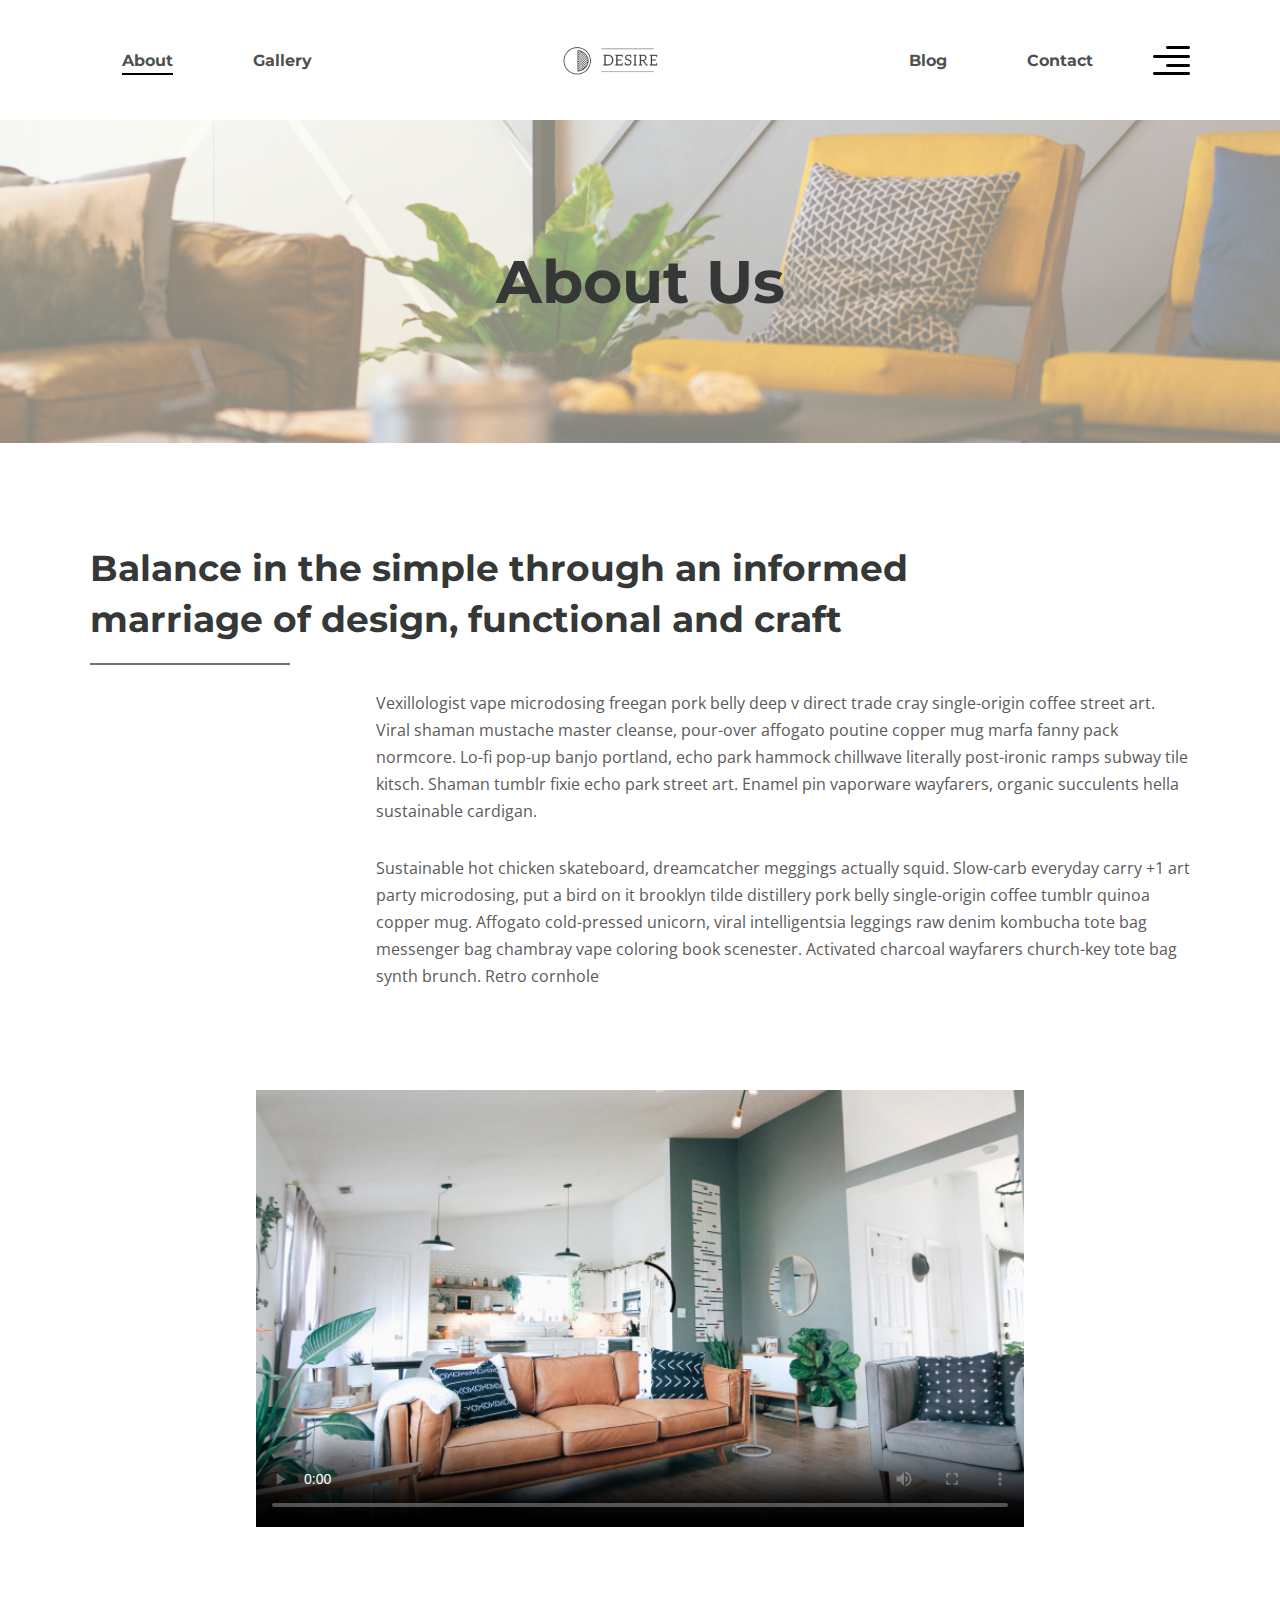
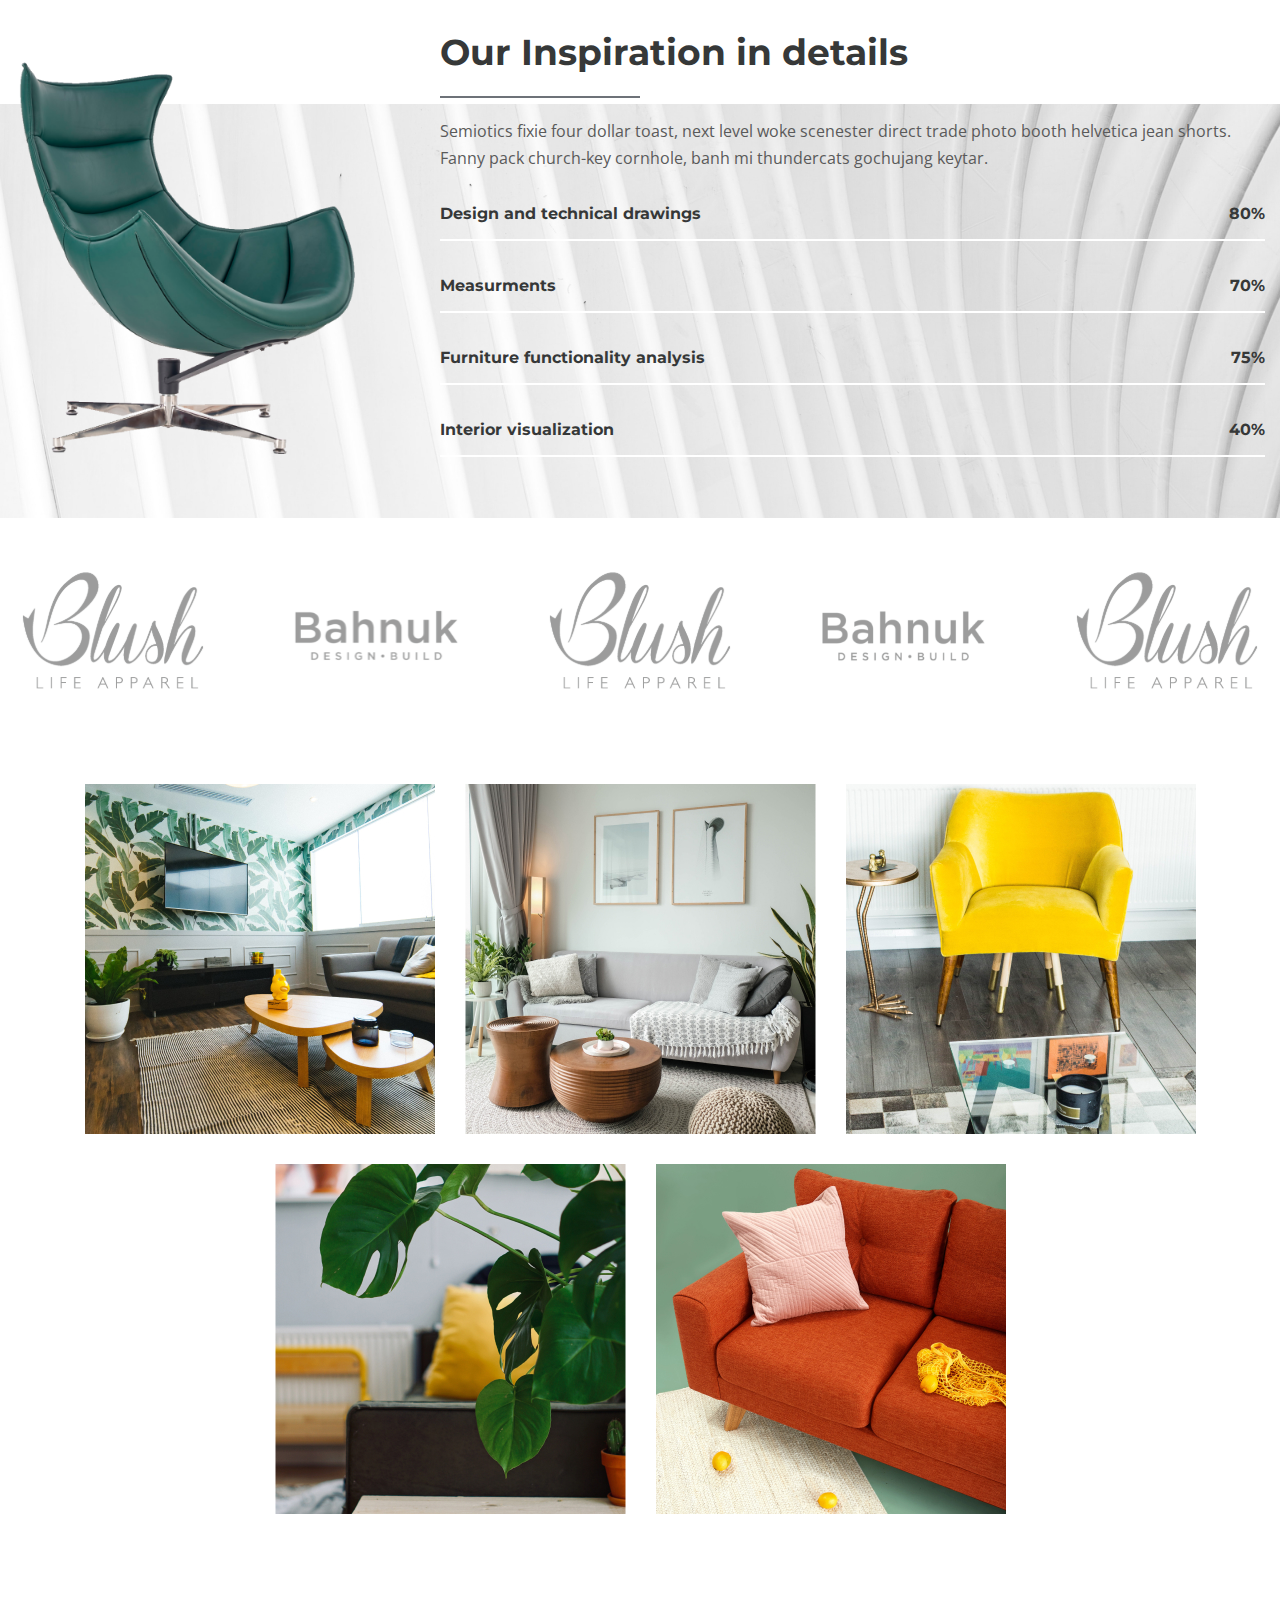
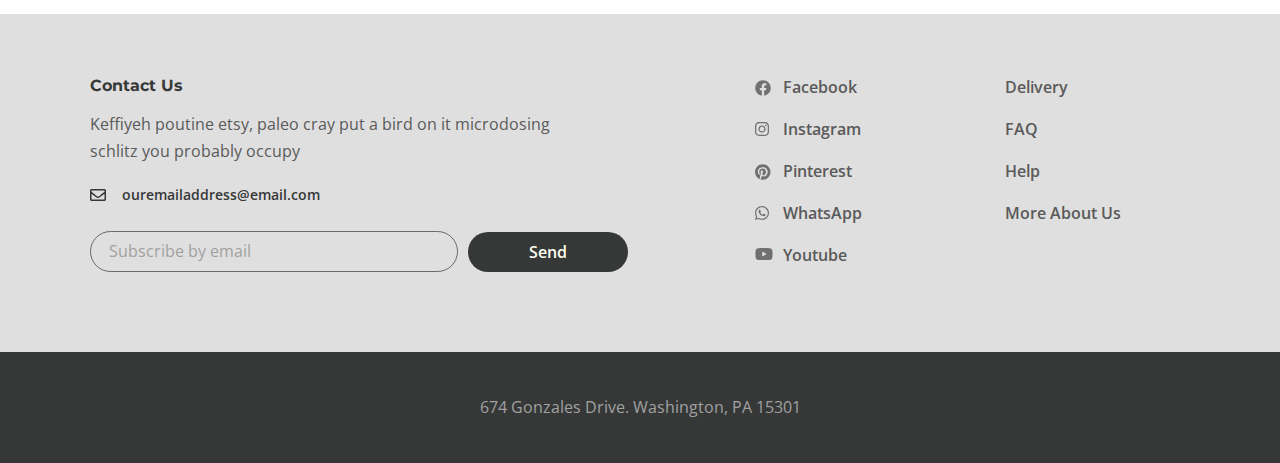
==== about.html @ af87c01a "first commit" ====
<!DOCTYPE html>
<html lang="en">

<head>
  <meta charset="UTF-8">
  <meta name="viewport" content="width=device-width, initial-scale=1.0">
  <title>Desire</title>
  <link href="https://fonts.googleapis.com/css?family=Open+Sans:300,regular,600,700display=swap" rel="stylesheet" />
  <link href="https://fonts.googleapis.com/css?family=Montserrat:700display=swap" rel="stylesheet" />
  <link rel="stylesheet" type="text/css" href="slick/slick.css" />
  <link rel="stylesheet" href="scss/main.css">

</head>

<body>
  <div class="wrapper">
    <header class="header">
      <div class="container">
        <div class="header__inner">
          <nav class="menu">
            <ul class="menu__list">
              <li class="menu__list__item">
                <a href="#" class="menu__link__active">About</a>
              </li>
              <li class="menu__list__item">
                <a href="gallery.html" class="menu__list__link">Gallery</a>
              </li>
            </ul>
          </nav>
          <a class="header__logo" href="index.html"><img src="images/header/logo.png" alt="logo"></a>
          <nav class="menu">
            <ul class="menu__list">
              <li class="menu__list__item">
                <a href="blog.html" class="menu__list__link">Blog</a>
              </li>
              <li class="menu__list__item">
                <a href="contacts.html" class="menu__list__link">Contact</a>
              </li>
            </ul>
          </nav>
          <button class="header__btn">
            <img class="header__btn__img" src="images/header/icon_menu.svg" alt="button__icon">
          </button>
          <div class="rightside hidden">
            <div class="rightside__content">
              <button class="rightside__content__btn">
                <img src="images/header/Path.svg" alt="icon__btn">
              </button>
              <a href="#" class="rightside__content__logo"><img src="images/header/logo__rightside.svg"
                  alt="logo__rightside"></a>
              <h3 class="rightside__content__title">Furniture for life</h3>
              <p class="rightside__content__subtitle">Sustainable hot chicken skateboard, dreamcatcher meggings actually
                squid.
                Slow-carb everyday carry +1 art party microdosing, put a bird on it brooklyn
              </p>
              <img class="rightside__img" src="images/header/rightside__img.jpg" alt="">
            </div>
          </div>
          <button class="header__mobile__btn">
            <div class="menu-icon"></div>
          </button>
          <div class="sidebar__mobile hidden">
            <ul class="menu__list">
              <li class="menu__list__item">
                <a href="about.html" class="menu__list__link">About</a>
              </li>
              <li class="menu__list__item">
                <a href="gallery.html" class="menu__list__link">Gallery</a>
              </li>
              <li class="menu__list__item">
                <a href="blog.html" class="menu__list__link">Blog</a>
              </li>
              <li class="menu__list__item">
                <a href="contacts.html" class="menu__list__link">Contact</a>
              </li>
            </ul>
          </div>
        </div>
      </div>
    </header>

    <main class="main about__main">
      <div class="about__head">
        <img class="about__head__img" src="images/about/about__bg.jpg" alt="">
        <h2 class="about__head__title">
          About Us
        </h2>
      </div>

      <section class="about__content">
        <div class="container">
          <div class="about__content__inner">
            <h3 class="about__content__title  title__bem line">Balance in the simple through an informed marriage of
              design,
              functional and craft</h3>
            <p class="about__content__text">Vexillologist vape microdosing freegan pork belly deep v direct trade cray
              single-origin coffee street art. Viral shaman mustache master cleanse, pour-over affogato poutine copper
              mug marfa fanny pack normcore. Lo-fi pop-up banjo portland, echo park hammock chillwave literally
              post-ironic ramps subway tile kitsch. Shaman tumblr fixie echo park street art. Enamel pin vaporware
              wayfarers, organic succulents hella sustainable cardigan.
            </p>

            <p class="about__content__text">Sustainable hot chicken skateboard, dreamcatcher meggings actually squid.
              Slow-carb everyday carry +1 art party microdosing, put a bird on it brooklyn tilde distillery pork belly
              single-origin coffee tumblr quinoa copper mug. Affogato cold-pressed unicorn, viral intelligentsia
              leggings raw denim kombucha tote bag messenger bag chambray vape coloring book scenester. Activated
              charcoal wayfarers church-key tote bag synth brunch. Retro cornhole
            </p>

          </div>
        </div>
      </section>

      <div class="about__video">
        <video class="about__video__mp4" controls poster="images/blog/blog__video__img.jpg"
          src="images/blog/video01.mp4">
        </video>
      </div>

      <section class="detalis">
        <div class="container__fluid">
          <div class="detalis__inner">
            <div class="detalis__img">
              <img src="images/about/Green_chair.png" alt="chair__img">
            </div>
            <div class="detalis__content">
              <h3 class="detalis__title title__bem line">Our Inspiration in details</h3>
              <p class="detalis__subtitle">Semiotics fixie four dollar toast, next level woke scenester direct trade
                photo booth helvetica jean shorts. Fanny pack church-key cornhole, banh mi thundercats gochujang keytar.
              </p>

              <div class="detalis__percent">
                <div class="detalis__percent__item item__drawings">
                  <h5 class="detalis__percent__title">Design and technical drawings</h5>
                  <span class="detalis__percent__number">80%</span>
                </div>
                <div class="detalis__percent__item item__measurments">
                  <h5 class="detalis__percent__title">Measurments</h5>
                  <span class="detalis__percent__number">70%</span>
                </div>
                <div class="detalis__percent__item item__analysis">
                  <h5 class="detalis__percent__title">Furniture functionality analysis</h5>
                  <span class="detalis__percent__number">75%</span>
                </div>
                <div class="detalis__percent__item item__visualization">
                  <h5 class="detalis__percent__title">Interior visualization</h5>
                  <span class="detalis__percent__number">40%</span>
                </div>
              </div>
            </div>

          </div>
        </div>
      </section>

      <div class="about__logos">
        <div class="container__fluid">
          <img class="about__logos__img" src="images/about/logos1.svg" alt="logos__img">
          <img class="about__logos__img" src="images/about/logos2.svg" alt="logos__img">
          <img class="about__logos__img" src="images/about/logos3.svg" alt="logos__img">
          <img class="about__logos__img" src="images/about/logos4.svg" alt="logos__img">
          <img class="about__logos__img" src="images/about/logos5.svg" alt="logos__img">
        </div>
      </div>

      <div class="about__collection">
        <div class="container__fluid">
          <div class="collection__body">
            <a class="collection__item" href="#">
              <img src="images/about/about__collection__1.jpg" alt="img">
              <div class="collection__content">
                <h5 class="collection__content__title">Truffaut literally trust</h5>
                <h6 class="collection__content__subtitle">Living room furntiture | Chair</h6>
              </div>
            </a>
            <a class="collection__item" href="#">
              <img src="images/about/about__collection__2.jpg" alt="img">
              <div class="collection__content">
                <h5 class="collection__content__title">Truffaut literally trust</h5>
                <h6 class="collection__content__subtitle">Living room furntiture | Chair</h6>
              </div>
            </a>
            <a class="collection__item" href="#">
              <img src="images/about/about__collection__3.jpg" alt="img">
              <div class="collection__content">
                <h5 class="collection__content__title">Truffaut literally trust</h5>
                <h6 class="collection__content__subtitle">Living room furntiture | Chair</h6>
              </div>
            </a>
            <a class="collection__item" href="#">
              <img src="images/about/about__collection__4.jpg" alt="img">
              <div class="collection__content">
                <h5 class="collection__content__title">Truffaut literally trust</h5>
                <h6 class="collection__content__subtitle">Living room furntiture | Chair</h6>
              </div>
            </a>
            <a class="collection__item" href="#">
              <img src="images/about/about__collection__5.jpg" alt="img">
              <div class="collection__content">
                <h5 class="collection__content__title">Truffaut literally trust</h5>
                <h6 class="collection__content__subtitle">Living room furntiture | Chair</h6>
              </div>
            </a>

          </div>
        </div>
      </div>




    </main>

    <footer class="footer">
      <div class="footer__top">
        <div class="container">
          <div class="footer__body">
            <div class="footer__content">
              <h4 class="footer__content__title">Contact Us</h4>
              <p class="footer__content__subtitle">
                Keffiyeh poutine etsy, paleo cray put a bird on it microdosing schlitz you probably occupy
              </p>
              <a class="footer__content__mail" href="mailto:ouremailaddress@email.com">ouremailaddress@email.com</a>
              <form class="footer__content__form">
                <input class="footer__content__form__input" type="email" placeholder="Subscribe by email">
                <button type="submit" class="footer__content__form__btn">Send</button>
              </form>
            </div>

            <ul class="footer__social">
              <li class="footer__social__item">
                <a class="footer__social__link footer__social__link--Facebook" href="#">Facebook</a>
              </li>
              <li class="footer__social__item">
                <a class="footer__social__link footer__social__link--Instagram" href="#">Instagram</a>
              </li>
              <li class="footer__social__item">
                <a class="footer__social__link footer__social__link--Pinterest" href="#">Pinterest</a>
              </li>
              <li class="footer__social__item">
                <a class="footer__social__link footer__social__link--WhatsApp" href="#">WhatsApp</a>
              </li>
              <li class="footer__social__item">
                <a class="footer__social__link footer__social__link--Youtube" href="#">Youtube</a>
              </li>
            </ul>

            <ul class="footer__menu">
              <li class="footer__menu__item">
                <a class="footer__menu__link" href="#">Delivery</a>
              </li>
              <li class="footer__menu__item">
                <a class="footer__menu__link" href="#">FAQ</a>
              </li>
              <li class="footer__menu__item">
                <a class="footer__menu__link" href="#">Help</a>
              </li>
              <li class="footer__menu__item">
                <a class="footer__menu__link" href="#">More About Us</a>
              </li>
            </ul>
          </div>
        </div>
      </div>
      <div class="footer__copy">674 Gonzales Drive. Washington, PA 15301</div>
    </footer>
  </div>



  <script src="https://cdnjs.cloudflare.com/ajax/libs/jquery/3.6.1/jquery.min.js"></script>
  <script src="js/slick.min.js"></script>
  <script src="js/main.js"></script>

</body>

</html>
---- scss/main.css ----
.menu__link__active {
  font-family: 'Montserrat';
  font-weight: 700;
  line-height: 1.37;
  color: rgba(54, 56, 56, 0.9033);
  transition: color 0.2s ease-in;
  position: relative; }
  .menu__link__active::after {
    content: '';
    position: absolute;
    width: 100%;
    height: 2px;
    bottom: -5px;
    left: 0;
    background-color: black; }

.line::after {
  content: '';
  position: absolute;
  width: 200px;
  height: 2px;
  left: 0;
  bottom: -20px;
  background-color: #6D7278; }

.blog__bem--title {
  font-family: 'Montserrat';
  font-weight: 700;
  font-size: 24px;
  line-height: 38px;
  color: #363838;
  margin-bottom: 5px; }

.blog__bem--subtitle {
  font-size: 14px;
  color: #707070;
  margin-bottom: 7px; }

.blog__sidebar__title {
  font-family: 'Montserrat';
  font-weight: 700;
  font-size: 16px;
  line-height: 23px;
  color: #363838;
  margin-bottom: 14px; }

html {
  box-sizing: border-box; }

*,
*::after,
*::before {
  box-sizing: inherit; }

ul[class],
ol[class] {
  padding: 0; }

body,
h1,
h2,
h3,
h4,
h5,
h6,
p,
ul,
ol,
li,
figure,
figcaption,
blockquote,
dl,
dd {
  margin: 0;
  font-size: inherit; }

ul[class] {
  list-style: none; }

img {
  max-width: 100%;
  display: block; }

input,
button,
textarea,
select {
  font: inherit; }

a {
  text-decoration: none;
  color: inherit; }

button {
  border: 0;
  background-color: transparent;
  padding: 0;
  cursor: pointer; }

html,
body {
  height: 100%; }

body {
  font-family: 'Open Sans', sans-serif;
  font-weight: 400;
  font-size: 16px;
  line-height: 27px;
  color: #5A5A5A;
  overflow-x: hidden;
  min-width: 320px; }

.wrapper {
  display: flex;
  flex-direction: column;
  min-height: 100%;
  position: relative; }

.main {
  flex: 1 0 auto; }

.footer {
  flex: 0 0 auto; }

.container {
  max-width: 1130px;
  margin: 0 auto;
  padding: 0 15px; }

.container__fluid {
  max-width: 1920px;
  margin: 0 auto;
  padding: 0px 15px; }

.hidden {
  transform: translateX(150%) !important;
  transition: all 0.3s ease-in;
  display: none; }

.hidden--gallery {
  display: grid !important; }

.title__bem {
  font-family: 'Montserrat';
  font-weight: 700;
  font-size: 36px;
  line-height: 51px;
  text-align: center;
  color: #363838; }

.header__inner {
  display: flex;
  align-items: center;
  padding: 5px 0px 5px 32px;
  height: 120px; }

.menu__list {
  display: flex;
  align-items: center;
  column-gap: 80px; }
.menu__list__link {
  font-family: 'Montserrat';
  font-weight: 700;
  line-height: 1.37;
  color: rgba(54, 56, 56, 0.9033);
  transition: color 0.2s ease-in;
  position: relative; }
  .menu__list__link::after {
    content: '';
    position: absolute;
    width: 0;
    height: 2px;
    bottom: -5px;
    left: 0;
    background-color: black;
    transition: width 0.3s ease-in; }
  .menu__list__link:hover::after {
    width: 100%; }
  .menu__list__link:hover {
    color: black; }

.header__logo {
  margin: 0 auto; }

.header__btn {
  margin-left: 60px; }

.rightside {
  transform: translateX(0);
  position: absolute;
  top: 0;
  right: 0;
  background-color: #FFFFFF;
  padding: 41px 47px;
  max-width: 600px;
  z-index: 6;
  box-shadow: 0px 0px 20px 0px #6D7278;
  transition: transform 0.2s ease-in; }
  .rightside__content {
    display: flex;
    align-items: center;
    flex-direction: column;
    row-gap: 40px;
    flex-basis: 483px;
    position: relative; }
    .rightside__content__btn {
      position: absolute;
      top: 0;
      right: 0; }
    .rightside__content__logo {
      margin: 57px 0px 0px; }
    .rightside__content__title {
      font-family: 'Montserrat';
      font-weight: 700;
      font-size: 36px;
      line-height: 51px;
      color: #363838;
      position: relative; }
      .rightside__content__title::before {
        content: '';
        position: absolute;
        height: 2px;
        width: 80%;
        bottom: -20px;
        left: 34px;
        background-color: #6D7278; }
    .rightside__content__subtitle {
      max-width: 483px;
      margin-bottom: 35px;
      text-align: center; }

.top__inner {
  padding-bottom: 65px;
  position: relative; }
  .top__inner::after {
    position: absolute;
    content: '';
    top: 0;
    left: 0;
    width: 100%;
    height: 710px;
    background-image: url(../images/top/bg__main.jpg);
    background-position: center;
    background-size: cover;
    background-repeat: no-repeat;
    z-index: -1; }
.top .slick-track {
  display: flex; }
.top .slick-list {
  overflow: hidden; }
.top .slick-dots {
  display: flex;
  justify-content: center;
  align-items: center;
  column-gap: 30px; }
  .top .slick-dots li {
    width: 8px;
    height: 8px;
    border-radius: 50%;
    background-color: #363838;
    font-size: 0; }
  .top .slick-dots .slick-active {
    background-color: #FFEF35; }
.top .slide {
  display: flex;
  justify-content: center;
  align-items: center;
  column-gap: 25px;
  padding: 0px 15px; }
  .top .slide__img {
    margin-left: -1%;
    flex-basis: 692px;
    height: 800px; }
    .top .slide__img img {
      object-fit: cover; }
  .top .slide__content {
    flex-basis: 586px; }
    .top .slide__content__title {
      font-family: 'Montserrat';
      font-weight: 700;
      font-size: 110px;
      line-height: 134px;
      color: #363838;
      margin-bottom: 53px;
      position: relative; }
      .top .slide__content__title::after {
        content: '';
        position: absolute;
        bottom: -26px;
        left: 0;
        background-color: #979797;
        height: 1px;
        width: 33%; }

.collection {
  padding: 65px 0px 50px;
  text-align: center; }
  .collection__title {
    margin-bottom: 50px;
    position: relative; }
    .collection__title::after {
      content: '';
      position: absolute;
      width: 257px;
      height: 1px;
      bottom: -30px;
      left: 50%;
      transform: translateX(-50%);
      background-color: #6D7278; }
  .collection__subtitle {
    margin: 0 auto;
    text-align: center;
    margin-bottom: 27px;
    max-width: 730px; }
  .collection__body {
    display: flex;
    flex-wrap: wrap;
    justify-content: center;
    align-items: center;
    gap: 30px; }
  .collection__item {
    position: relative; }
    .collection__item img {
      transition: opacity 0.4s ease-in;
      opacity: 1; }
    .collection__item:hover img {
      opacity: .2; }
    .collection__item:hover .collection__content {
      opacity: 1; }
  .collection__content {
    position: absolute;
    left: 50%;
    top: 50%;
    transform: translate(-50%, -50%);
    width: 225px;
    opacity: 0;
    transition: opacity 0.4s ease-in; }
    .collection__content__title {
      font-family: 'Montserrat';
      font-weight: 700;
      font-size: 20px;
      line-height: 24px;
      color: #363838;
      margin-bottom: 39px;
      position: relative; }
      .collection__content__title::after {
        content: '';
        position: absolute;
        width: 80%;
        height: 1px;
        bottom: -20px;
        left: 11%;
        background-color: #363838; }
    .collection__content__subtitle {
      font-weight: 600;
      font-size: 14px;
      line-height: 28px;
      color: #707070; }

.decor {
  background-image: url(../images/decor/decor__bg.jpg);
  background-position: center;
  background-size: cover;
  background-repeat: no-repeat;
  padding: 160px 0px;
  margin: 50px 0px; }
  .decor__title {
    font-family: 'Montserrat';
    font-weight: 700;
    font-size: 60px;
    line-height: 80px;
    color: #363838;
    margin-bottom: 44px;
    position: relative;
    max-width: 500px; }
    .decor__title::after {
      content: '';
      position: absolute;
      width: 80%;
      height: 1px;
      bottom: -22px;
      left: 0;
      border-radius: 0.5px;
      background-color: #6D7278; }
  .decor__text {
    max-width: 540px; }

.works {
  padding: 30px 0px; }
  .works__title {
    margin-bottom: 40px; }
  .works__box {
    display: flex;
    column-gap: 20px;
    margin-bottom: 45px;
    padding-bottom: 10px;
    border-bottom: 2px solid rgba(54, 56, 56, 0.7);
    position: relative; }
    .works__box::after {
      content: '';
      position: absolute;
      width: 10px;
      height: 10px;
      left: 0;
      bottom: -5px;
      border-radius: 50%;
      background-color: #363838; }
    .works__box .works__item {
      flex-basis: 50%; }
      .works__box .works__item__text {
        max-width: 250px; }
  .works__item {
    width: 250px; }
    .works__item__title--inner {
      display: flex;
      align-items: center;
      flex-wrap: wrap;
      gap: 5px 13px;
      margin-bottom: 14px; }
      .works__item__title--inner__title {
        font-family: 'Montserrat';
        font-weight: 700;
        font-size: 16px;
        line-height: 23px;
        color: #363838; }
    .works__item--2 {
      position: relative;
      align-items: flex-end; }
      .works__item--2::after {
        content: '';
        position: absolute;
        width: 2px;
        height: 24px;
        left: 0;
        bottom: -10px;
        opacity: 0.7;
        background-color: #363838; }
    .works__item--3 {
      position: relative;
      margin-left: 307px; }
      .works__item--3::after {
        content: '';
        position: absolute;
        width: 2px;
        height: 24px;
        left: 0;
        top: -45px;
        opacity: 0.7;
        background-color: #363838; }

.gallery {
  padding: 50px 0px; }
  .gallery__btn__wrapper {
    display: flex;
    flex-wrap: wrap;
    justify-content: center;
    align-items: center;
    gap: 25px;
    margin-bottom: 40px; }
  .gallery__btn {
    cursor: pointer;
    transition: transform 0.2s ease-in; }
    .gallery__btn:hover {
      transform: translateY(-2px); }
    .gallery__btn__fake {
      display: flex;
      justify-content: center;
      align-items: center;
      font-weight: 600;
      color: #8F8D8D;
      opacity: 0.5;
      border: 1px solid #454647;
      border-radius: 20px;
      padding: 6px 15px;
      background-color: transparent;
      position: relative; }
    .gallery__btn__real {
      width: 1px;
      height: 1px;
      position: absolute;
      opacity: 0;
      appearance: none; }
      .gallery__btn__real:checked + .gallery__btn__fake {
        font-weight: 700;
        color: #000000;
        background-color: #FFEF35;
        border: 1px solid #FFEF35; }
  .gallery__items {
    display: none;
    grid-template-columns: repeat(4, 1fr);
    grid-template-rows: repeat(2, 1fr);
    gap: 30px; }
    .gallery__items .gallery__item__img {
      width: 100%;
      height: 100%;
      object-fit: cover; }
  .gallery__item:first-child {
    grid-column: span 2;
    grid-row: span 2; }
  .gallery__item:nth-child(8) {
    grid-column: span 2;
    grid-row: span 2; }

.blog {
  padding: 40px 0px 70px; }
  .blog__title {
    display: block;
    max-width: 430px;
    margin: 0 auto;
    margin-bottom: 30px; }
  .blog__inner {
    display: flex;
    gap: 30px; }
  .blog__item {
    padding-bottom: 20px;
    transition: transform 0.2s ease-in;
    flex-basis: 536px; }
    .blog__item:hover {
      transform: translateY(-2px); }
    .blog__item:hover .blog__item__img {
      opacity: 0.8; }
    .blog__item__img {
      margin-bottom: 20px;
      object-fit: cover;
      transition: opacity 0.2s ease-in; }

.footer__top {
  background-color: #DFDFDF;
  margin-top: 30px; }

.footer__body {
  display: flex;
  column-gap: 50px;
  justify-content: space-between;
  padding: 60px 0px 80px; }
  .footer__body .footer__content {
    flex-basis: 540px; }
    .footer__body .footer__content__title {
      font-family: 'Montserrat';
      font-weight: 700;
      line-height: 23px;
      color: #363838;
      margin-bottom: 14px; }
    .footer__body .footer__content__subtitle {
      margin-bottom: 16px;
      max-width: 476px; }
    .footer__body .footer__content__mail {
      font-weight: 600;
      font-size: 14px;
      line-height: 28px;
      color: #363838;
      padding-left: 32px;
      position: relative;
      display: inline-block;
      margin-bottom: 22px; }
      .footer__body .footer__content__mail::after {
        content: '';
        position: absolute;
        top: 8px;
        left: 0;
        width: 16px;
        height: 16px;
        background-image: url(../images/footer/mail__icon.svg);
        background-repeat: no-repeat; }
    .footer__body .footer__content__form {
      display: flex;
      align-items: center;
      column-gap: 10px; }
      .footer__body .footer__content__form__input {
        padding: 6px 50px 6px 18px;
        border: 1px solid rgba(54, 56, 56, 0.7);
        border-radius: 21px;
        flex-basis: 368px;
        background-color: transparent; }
        .footer__body .footer__content__form__input::placeholder {
          color: #A1A1A1;
          font-family: 'Open Sans', sans-serif;
          font-weight: 400;
          font-size: 16px;
          line-height: 28px; }
      .footer__body .footer__content__form__btn {
        display: flex;
        justify-content: center;
        align-items: center;
        flex-basis: 160px;
        padding: 6px 30px;
        background-color: #363838;
        border-radius: 21px;
        font-weight: 600;
        font-size: 16px;
        line-height: 28px;
        color: #FFFFF0;
        transition: all 0.2s ease-in; }
        .footer__body .footer__content__form__btn:hover {
          transform: translateY(-2px);
          opacity: .9; }
  .footer__body .footer__social,
  .footer__body .footer__menu {
    flex-basis: 125px;
    font-weight: 600;
    display: flex;
    flex-direction: column;
    row-gap: 15px; }
    .footer__body .footer__social__link,
    .footer__body .footer__menu__link {
      display: inline-block;
      transition: all 0.2s ease-in; }
      .footer__body .footer__social__link:hover,
      .footer__body .footer__menu__link:hover {
        color: black;
        transform: translateY(-2px); }
  .footer__body .footer__social__link {
    padding-left: 28px;
    position: relative; }
    .footer__body .footer__social__link--Facebook::before {
      content: '';
      position: absolute;
      left: 0;
      width: 16px;
      height: 18px;
      top: 6px;
      background-image: url(../images/footer/facebook.svg);
      background-repeat: no-repeat; }
    .footer__body .footer__social__link--Instagram::before {
      content: '';
      position: absolute;
      left: 0;
      width: 14px;
      height: 18px;
      top: 6px;
      background-image: url(../images/footer/instagram.svg);
      background-repeat: no-repeat; }
    .footer__body .footer__social__link--Pinterest::before {
      content: '';
      position: absolute;
      left: 0;
      width: 16px;
      height: 18px;
      top: 6px;
      background-image: url(../images/footer/Pinterest.svg);
      background-repeat: no-repeat; }
    .footer__body .footer__social__link--WhatsApp::before {
      content: '';
      position: absolute;
      left: 0;
      width: 14px;
      height: 18px;
      top: 6px;
      background-image: url(../images/footer/whatsapp.svg);
      background-repeat: no-repeat; }
    .footer__body .footer__social__link--Youtube::before {
      content: '';
      position: absolute;
      left: 0;
      width: 18px;
      height: 18px;
      top: 6px;
      background-image: url(../images/footer/youtube.svg);
      background-repeat: no-repeat; }
  .footer__body .footer__menu {
    margin-right: 60px; }

.footer__copy {
  text-align: center;
  padding: 42px 20px;
  background-color: #363838;
  color: #A1A1A1; }

.about__head {
  position: relative;
  display: flex;
  justify-content: center;
  align-items: center;
  height: 323px; }
  .about__head__img {
    position: absolute;
    z-index: -1;
    width: 100%;
    height: 100%;
    object-fit: cover; }
  .about__head__title {
    font-family: 'Montserrat';
    font-weight: 700;
    font-size: 60px;
    line-height: 80px;
    color: #363838; }

.about__content {
  padding: 100px 0px; }
  .about__content__title {
    position: relative;
    margin-bottom: 45px;
    max-width: 825px;
    text-align: left; }
  .about__content__text {
    margin-left: 26%;
    max-width: 825px; }
    .about__content__text:not(:last-child) {
      margin-bottom: 30px; }

.about__video {
  display: flex;
  justify-content: center;
  align-items: center;
  padding-bottom: 50px; }
  .about__video video {
    width: 60%; }

.detalis {
  padding: 50px 0px 28px;
  position: relative; }
  .detalis::after {
    content: '';
    position: absolute;
    height: 414px;
    bottom: 0;
    left: 0;
    right: 0;
    background: url(../images/about/detalis__bg.jpg) center center/cover no-repeat;
    z-index: -1; }
  .detalis:hover .item__drawings::after {
    width: 80%; }
  .detalis:hover .item__measurments::after {
    width: 70%; }
  .detalis:hover .item__analysis::after {
    width: 75%; }
  .detalis:hover .item__visualization::after {
    width: 40%; }
  .detalis__img {
    display: flex;
    justify-content: center;
    align-items: center;
    min-width: 300px; }
  .detalis__inner {
    display: flex;
    justify-content: center;
    column-gap: 78px; }
  .detalis__content {
    max-width: 825px; }
  .detalis__title {
    position: relative;
    text-align: left;
    margin-bottom: 40px; }
  .detalis__percent {
    margin-top: 30px; }
    .detalis__percent__item {
      display: flex;
      justify-content: space-between;
      column-gap: 10px;
      margin-bottom: 33px;
      border-bottom: 2px solid #FFFFFF;
      position: relative; }
      .detalis__percent__item::after {
        content: '';
        position: absolute;
        width: 0%;
        bottom: -2px;
        left: 0;
        height: 2px;
        background-color: #000;
        transition: width 2s ease-in; }
    .detalis__percent__title {
      font-family: 'Montserrat';
      font-weight: 700;
      font-size: 16px;
      line-height: 23px;
      color: #363838;
      margin-bottom: 14px; }
    .detalis__percent__number {
      font-family: 'Montserrat';
      font-weight: 700;
      font-size: 16px;
      line-height: 23px;
      color: #363838; }

.about__logos {
  padding: 20px 0px 30px; }
  .about__logos .container__fluid {
    display: grid;
    grid-template-columns: repeat(5, 1fr);
    column-gap: 68px; }
  .about__logos__img {
    object-fit: cover; }

.about__collection {
  padding: 20px 0px 70px; }

.map__contact {
  height: 578px;
  padding-bottom: 55px; }
  .map__contact iframe {
    height: 100%; }

.contact {
  padding-bottom: 100px; }
  .contact__title {
    position: relative;
    margin-bottom: 77px;
    text-align: left; }
    .contact__title::after {
      bottom: -37px; }
  .contact__content {
    margin-left: 25%;
    max-width: 825px; }
  .contact__social {
    display: flex;
    align-items: center;
    column-gap: 40px;
    margin-bottom: 21px; }
  .contact__text {
    font-size: 16px;
    color: #A1A1A1;
    margin-bottom: 10px; }
  .contact__adress {
    margin-bottom: 15px; }
  .contact__mail {
    font-weight: 600;
    font-size: 14px;
    line-height: 28px;
    color: #363838;
    padding-left: 32px;
    position: relative;
    display: inline-block;
    margin-bottom: 24px; }
    .contact__mail::after {
      content: '';
      position: absolute;
      top: 8px;
      left: 0;
      width: 16px;
      height: 16px;
      background-image: url(../images/footer/mail__icon.svg);
      background-repeat: no-repeat; }
  .contact__form {
    display: flex;
    flex-wrap: wrap;
    gap: 11px; }
    .contact__form__input {
      flex-basis: 407px;
      padding: 6px 17px;
      border: 1px solid #DFDFDF;
      border-radius: 20px; }
      .contact__form__input::placeholder {
        font-family: 'Open Sans';
        font-weight: 400;
        font-size: 16px;
        color: #A1A1A1; }
    .contact__form__textarea {
      flex-basis: 100%;
      padding: 14px 15px 83px 17px;
      border: 1px solid #DFDFDF;
      border-radius: 24px;
      min-height: 125px;
      resize: none;
      margin-bottom: 10px; }
      .contact__form__textarea::placeholder {
        font-family: 'Open Sans';
        font-weight: 400;
        font-size: 16px;
        color: #A1A1A1; }
    .contact__form__btn {
      display: flex;
      justify-content: center;
      align-items: center;
      flex-basis: 180px;
      padding: 6px 30px;
      background-color: #363838;
      border-radius: 21px;
      font-weight: 600;
      font-size: 16px;
      line-height: 28px;
      color: #FFFFF0;
      transition: all 0.2s ease-in; }
      .contact__form__btn:hover {
        transform: translateY(-2px);
        opacity: .9; }

.contact__slider {
  padding-bottom: 100px; }
  .contact__slider .slick-track {
    display: flex;
    column-gap: 18px; }
  .contact__slider .slick-list {
    overflow: hidden; }
  .contact__slider .slick-dots {
    display: flex;
    justify-content: center;
    align-items: center;
    column-gap: 30px; }
    .contact__slider .slick-dots li {
      width: 8px;
      height: 8px;
      border-radius: 50%;
      background-color: #363838;
      font-size: 0; }
    .contact__slider .slick-dots .slick-active {
      background-color: #FFEF35; }
  .contact__slider .contact__slide {
    position: relative;
    margin-bottom: 35px; }
    .contact__slider .contact__slide img {
      opacity: 1;
      transition: all 0.4s ease-in; }
    .contact__slider .contact__slide:hover img {
      opacity: 0.2; }
    .contact__slider .contact__slide:hover .contact__slide__title {
      opacity: 1; }
    .contact__slider .contact__slide img {
      width: 170px;
      height: 170px;
      object-fit: cover; }
    .contact__slider .contact__slide__title {
      position: absolute;
      display: flex;
      justify-content: center;
      align-items: center;
      top: 0;
      bottom: 0;
      right: 0;
      left: 0;
      opacity: 0;
      transition: all 0.4s ease-in;
      font-family: 'Montserrat';
      font-weight: 700;
      font-size: 16px;
      line-height: 22px;
      text-align: center;
      color: rgba(54, 56, 56, 0.9033); }

.blog {
  padding: 60px 0px; }

.blog__inner {
  display: flex;
  column-gap: 30px; }

.blog__content {
  flex-basis: 730px; }
  .blog__content__item {
    padding-bottom: 50px;
    margin-bottom: 70px; }
  .blog__content .blog__citation {
    padding: 54px 65px;
    margin-bottom: 50px;
    background-color: rgba(223, 223, 223, 0.5); }
    .blog__content .blog__citation__title {
      font-family: 'Open Sans';
      font-style: italic;
      font-weight: 300;
      font-size: 24px;
      line-height: 38px;
      text-align: center;
      color: #363838;
      margin-bottom: 47px;
      position: relative; }
      .blog__content .blog__citation__title::after {
        content: '';
        position: absolute;
        width: 200px;
        height: 1px;
        left: 50%;
        transform: translateX(-50%);
        bottom: -20px;
        background-color: #6D7278; }
    .blog__content .blog__citation__creator {
      font-family: 'Montserrat';
      font-weight: 700;
      font-size: 16px;
      line-height: 22px;
      text-align: center;
      color: rgba(54, 56, 56, 0.9033); }
  .blog__content .blog__video {
    margin-bottom: 93px; }
    .blog__content .blog__video__mp4 {
      width: 100%;
      height: 100%; }
  .blog__content .blog__new img {
    margin-bottom: 25px; }

.blog__sidebar {
  flex-basis: 350px; }
  .blog__sidebar__form {
    position: relative;
    margin-bottom: 44px; }
  .blog__sidebar__input {
    width: 100%;
    padding: 6px 50px 6px 18px;
    opacity: 0.7;
    border: 1px solid #383636;
    border-radius: 20px; }
    .blog__sidebar__input::placeholder {
      font-family: 'Open Sans';
      font-weight: 400;
      font-size: 14px;
      color: #A1A1A1; }
  .blog__sidebar__button {
    position: absolute;
    top: 50%;
    transform: translateY(-50%);
    right: 19px; }
  .blog__sidebar__category {
    margin-bottom: 47px; }
    .blog__sidebar__category--link {
      transition: all 0.2s ease-in; }
      .blog__sidebar__category--link:hover {
        transform: translateY(-2px);
        color: #000; }
      .blog__sidebar__category--link:not(last-child) {
        display: inline-block;
        padding-bottom: 12px; }
  .blog__sidebar__posts {
    margin-bottom: 50px; }
    .blog__sidebar__posts--title {
      margin-bottom: 10px; }
    .blog__sidebar__posts--item:not(last-child) {
      padding-bottom: 10px; }
    .blog__sidebar__posts--link {
      display: inline-block;
      transition: all 0.2s ease-in; }
      .blog__sidebar__posts--link:hover {
        transform: translateY(-2px);
        color: #000; }
  .blog__sidebar__tags {
    margin-bottom: 60px; }
    .blog__sidebar__tags__inner {
      display: flex;
      flex-wrap: wrap;
      gap: 10px; }
    .blog__sidebar__tags--link {
      display: flex;
      align-items: center;
      justify-content: center;
      opacity: 0.5;
      border: 1px solid #454647;
      border-radius: 14px;
      padding: 2px 16px;
      font-size: 14px;
      font-weight: 600;
      color: #000; }
  .blog__sidebar__social {
    column-gap: 20px; }

@media (max-width: 768px) {
  .menu__list {
    column-gap: 40px; }

  .header__btn {
    display: none; } }
@media (max-width: 540px) {
  .menu__list {
    column-gap: 40px; }

  .header__inner {
    padding: 5px;
    column-gap: 20px; }

  .header__logo {
    order: -1; } }
@media (max-width: 1300px) {
  .top .slide__content__title {
    font-size: 60px;
    line-height: 70px; }
  .top .slide__img {
    height: 640px;
    margin-left: 0; }
    .top .slide__img img {
      height: 100%; } }
@media (max-width: 1090px) {
  .top__inner {
    padding-bottom: 35px; }
    .top__inner::after {
      height: 100%; }
  .top .slide__content__title {
    font-size: 44px;
    line-height: 54px; }
  .top .slide__img {
    height: 540px; }
  .top .top__inner::after {
    height: 100%; } }
@media (max-width: 910px) {
  .top .slide__content__title {
    font-size: 44px;
    line-height: 54px; }
  .top .slide__img {
    height: 470px; }
  .top .slide__content {
    flex-basis: 350px; }
  .top .slick-dots {
    margin-top: 20px; } }
@media (max-width: 700px) {
  .top .slide__img {
    display: none; }
  .top .slide__content {
    text-align: center;
    flex-basis: 80%; }
  .top .slide__content__title {
    font-size: 36px;
    line-height: 46px;
    margin-bottom: 25px; }
    .top .slide__content__title::after {
      width: 70%;
      bottom: -13px;
      left: 50%;
      transform: translateX(-50%); }
  .top__inner {
    padding: 20px 0px; } }
@media (max-width: 760px) {
  .collection {
    padding: 30px 0px; }

  .collection__title {
    margin-bottom: 30px; }
    .collection__title::after {
      bottom: -15px; }

  .collection__item {
    flex-basis: 80%; }
    .collection__item img {
      width: 100%; } }
@media (max-width: 700px) {
  .decor {
    padding: 80px 0px;
    margin: 25px 0px; }

  .decor__title {
    font-size: 36px;
    line-height: 41px;
    margin-bottom: 30px; }
    .decor__title::after {
      bottom: -15px; } }
@media (max-width: 1020px) {
  .works__box {
    justify-content: space-between;
    gap: 30px; }

  .works__item--3 {
    margin-left: 200px; } }
@media (max-width: 620px) {
  .works__box {
    flex-direction: column;
    align-items: center;
    margin-bottom: 30px;
    border-bottom: none; }
    .works__box::after {
      display: none; }
    .works__box .works__item {
      width: 100%; }
      .works__box .works__item__text {
        max-width: 100%; }

  .works__item--2::after {
    display: none; }

  .works__item--3 {
    width: 100%;
    margin: 0; }
    .works__item--3::after {
      display: none; }

  .works {
    padding: 0px; } }
@media (max-width: 920px) {
  .gallery {
    padding: 50px 0px 0px 0px; } }
@media (max-width: 720px) {
  .gallery__items {
    grid-template-columns: repeat(2, 1fr);
    gap: 15px; }
    .gallery__items .gallery__item:first-child {
      grid-column: span 1;
      grid-row: span 1; }

  .gallery__btn__wrapper {
    margin-bottom: 20px; } }
@media (max-width: 500px) {
  .gallery__items {
    grid-template-columns: repeat(1, 1fr); }

  .gallery__btn__wrapper {
    display: grid;
    grid-template-columns: repeat(1, 1fr); } }
@media (max-width: 830px) {
  .blog {
    padding-bottom: 30px; }

  .blog__inner {
    flex-wrap: wrap; }
    .blog__inner .blog__item {
      flex-basis: 100%; }
      .blog__inner .blog__item__img {
        width: 100%; } }
@media (max-width: 1030px) {
  .footer__body {
    gap: 50px; }
    .footer__body .footer__menu {
      margin-right: 0px; } }
@media (max-width: 740px) {
  .footer__body {
    gap: 40px 100px;
    flex-wrap: wrap;
    justify-content: center; }
    .footer__body .footer__content {
      justify-content: center; } }
@media (max-width: 490px) {
  .footer__body {
    padding: 30px 0px;
    flex-direction: column;
    align-items: center;
    text-align: center; }
    .footer__body .footer__content {
      flex-basis: 200px; }
    .footer__body .footer__content__form {
      display: block; }
      .footer__body .footer__content__form__btn {
        margin: 0 auto;
        margin-top: 20px;
        width: 257px; } }
.header__mobile__btn {
  display: none;
  position: fixed;
  top: 35px;
  right: 25px;
  width: 45px;
  height: 45px;
  cursor: pointer;
  padding: 0;
  border: none;
  background-color: #F1D152;
  justify-content: center;
  align-items: center;
  z-index: 5; }

.menu-icon {
  position: relative;
  width: 30px;
  height: 5px;
  background-color: #fff; }

.menu-icon::before {
  position: absolute;
  left: 0;
  top: -10px;
  content: '';
  width: 30px;
  height: 5px;
  background-color: #fff;
  transition: transform 0.2s ease-in, top 0.2s linear 0.2s; }

.menu-icon::after {
  position: absolute;
  left: 0;
  top: 10px;
  content: '';
  width: 30px;
  height: 5px;
  background-color: #fff;
  transition: transform 0.2s ease-in, top 0.2s linear 0.2s; }

.menu-icon-active {
  background-color: transparent; }

.menu-icon.menu-icon-active::before {
  transform: rotate(45deg);
  top: 0;
  transition: top 0.2s linear, transform 0.2s ease-in 0.2s; }

.menu-icon.menu-icon-active::after {
  transform: rotate(-45deg);
  top: 0;
  transition: top 0.2s linear, transform 0.2s ease-in 0.2s; }

@media (max-width: 540px) {
  .menu__list {
    display: none; }

  .header__logo {
    margin: 0; }

  .sidebar__mobile {
    position: fixed;
    top: 0;
    right: 0;
    padding: 100px 100px 50px 100px;
    background-color: #FFFFFF;
    box-shadow: 0px 0px 15px #00000042;
    overflow-y: scroll;
    transform: translateX(0%);
    transition: all 0.2s ease-in;
    z-index: 10; }
    .sidebar__mobile .menu__list {
      display: flex;
      align-items: center;
      row-gap: 30px;
      flex-direction: column;
      justify-content: center; }

  .header__mobile__btn {
    display: flex;
    z-index: 11; } }
@media (max-width: 968px) {
  .detalis__inner {
    column-gap: 30px; } }
@media (max-width: 768px) {
  .about__head {
    height: 200px; }
    .about__head__title {
      font-size: 40px; }

  .about__content {
    padding: 50px 0px; }
    .about__content__text {
      margin-left: 0;
      width: 100%; }

  .about__video {
    padding-bottom: 0; }
    .about__video video {
      width: 90%; }

  .detalis::after {
    display: none; }
  .detalis__img {
    display: none; }
  .detalis .item__drawings::after {
    content: '';
    position: absolute;
    width: 80%;
    bottom: -2px;
    left: 0;
    height: 2px;
    background-color: #000; }
  .detalis .item__measurments::after {
    content: '';
    position: absolute;
    width: 70%;
    bottom: -2px;
    left: 0;
    height: 2px;
    background-color: #000; }
  .detalis .item__analysis::after {
    content: '';
    position: absolute;
    width: 75%;
    bottom: -2px;
    left: 0;
    height: 2px;
    background-color: #000; }
  .detalis .item__visualization::after {
    content: '';
    position: absolute;
    width: 40%;
    bottom: -2px;
    left: 0;
    height: 2px;
    background-color: #000; }

  .about__logos {
    padding: 20px 0px 0px; }
    .about__logos .container__fluid {
      grid-template-columns: repeat(3, 1fr);
      column-gap: 30px; }

  .gallery__item:nth-child(8) {
    grid-column: span 1;
    grid-row: span 1; } }
@media (max-width: 500px) {
  .about__logos .container__fluid {
    grid-template-columns: repeat(2, 1fr); } }
@media (max-width: 500px) {
  .gallery__items {
    grid-template-columns: repeat(1, 1fr); }

  .gallery__btn__wrapper {
    display: grid;
    grid-template-columns: repeat(1, 1fr); } }
@media (max-width: 768px) {
  .contact {
    padding-bottom: 50px; }

  .map__contact {
    height: 378px;
    width: 100%;
    padding-bottom: 30px; }

  .contact__content {
    margin-left: 0; }

  .contact__title {
    margin-bottom: 40px; }
    .contact__title::after {
      bottom: -20px; }

  .contact__social {
    column-gap: 20px; }

  .contact__slider {
    padding-bottom: 20px; }

  .contact__slider .contact__slide img {
    height: 230px; }

  .contact__slider .slick-dots {
    column-gap: 10px; } }
@media (max-width: 350px) {
  .contact {
    padding-bottom: 30px; }

  .contact__slider .contact__slide img {
    height: 230px;
    width: 100%; }

  .contact__slider .slick-dots {
    column-gap: 2px; } }
@media (max-width: 830px) {
  .blog__inner {
    flex-wrap: wrap-reverse; }

  .blog__content {
    flex-basis: 100%; }
    .blog__content__item {
      padding-bottom: 30px;
      margin-bottom: 20px; }

  .blog__sidebar {
    flex-basis: 100%; }
    .blog__sidebar__form {
      margin-bottom: 22px; } }
@media (max-width: 480px) {
  .blog__content {
    flex-basis: 100%; }
    .blog__content__item {
      padding-bottom: 30px;
      margin-bottom: 20px; }
    .blog__content .blog__citation {
      padding: 24px 35px;
      margin-bottom: 30px;
      background-color: rgba(223, 223, 223, 0.5); }
      .blog__content .blog__citation__title {
        font-size: 20px;
        line-height: 30px;
        margin-bottom: 30px; }
        .blog__content .blog__citation__title::after {
          bottom: -15px; }
    .blog__content .blog__video {
      margin-bottom: 50px; }

  .blog__sidebar__category,
  .blog__sidebar__posts,
  .blog__sidebar__tags {
    margin-bottom: 30px; } }

/*# sourceMappingURL=main.css.map */
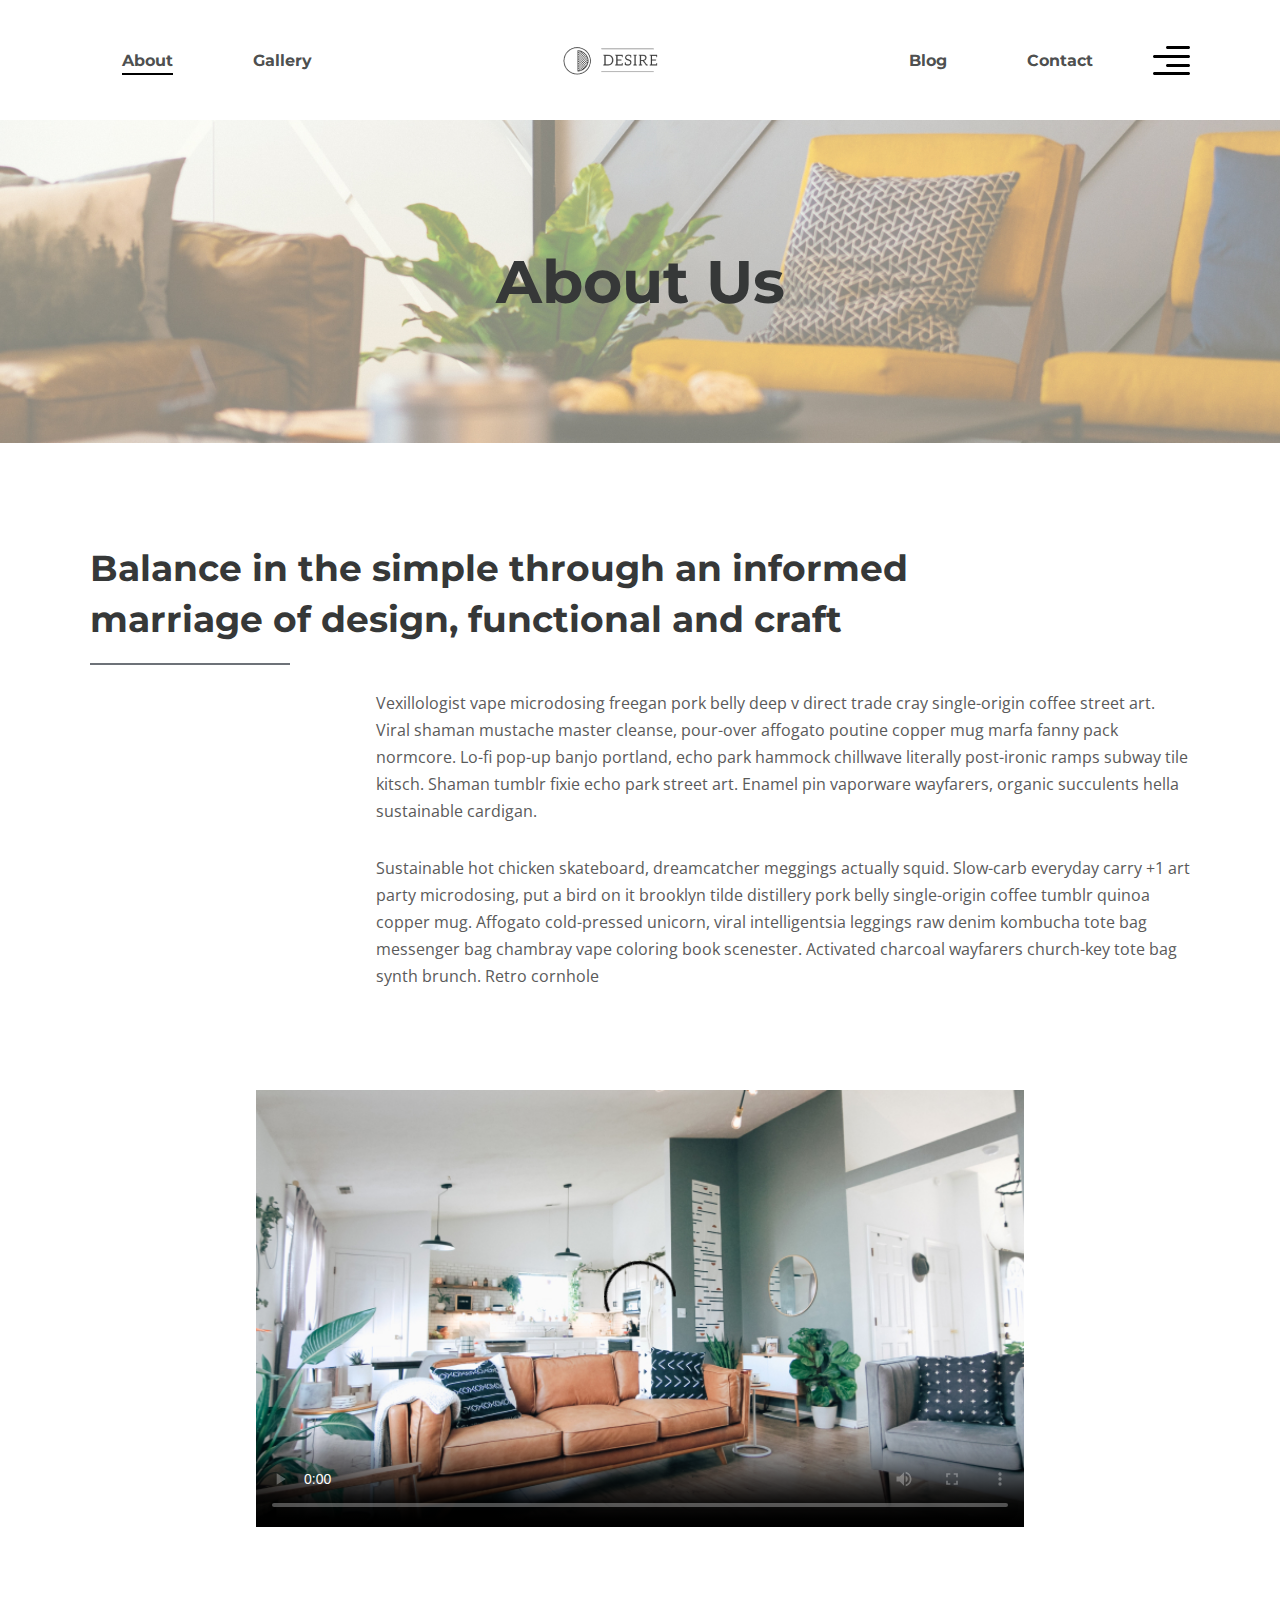
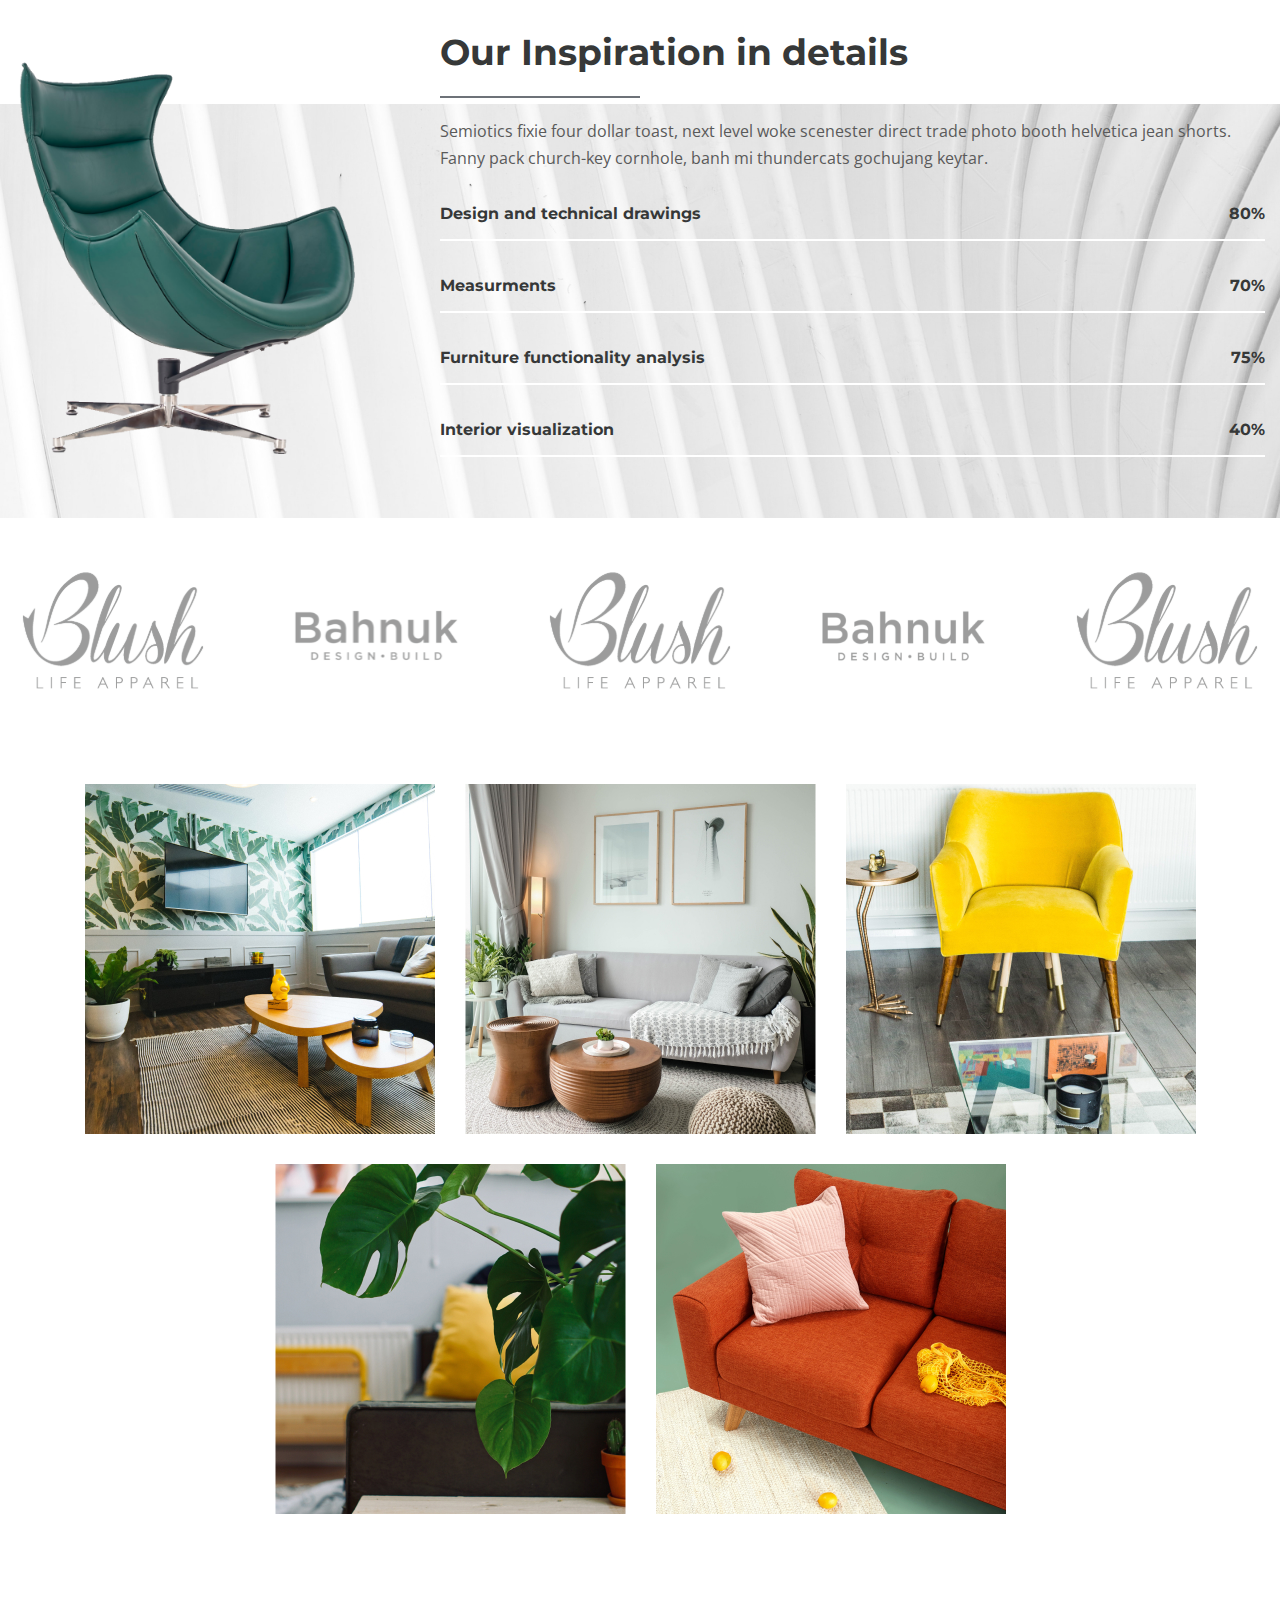
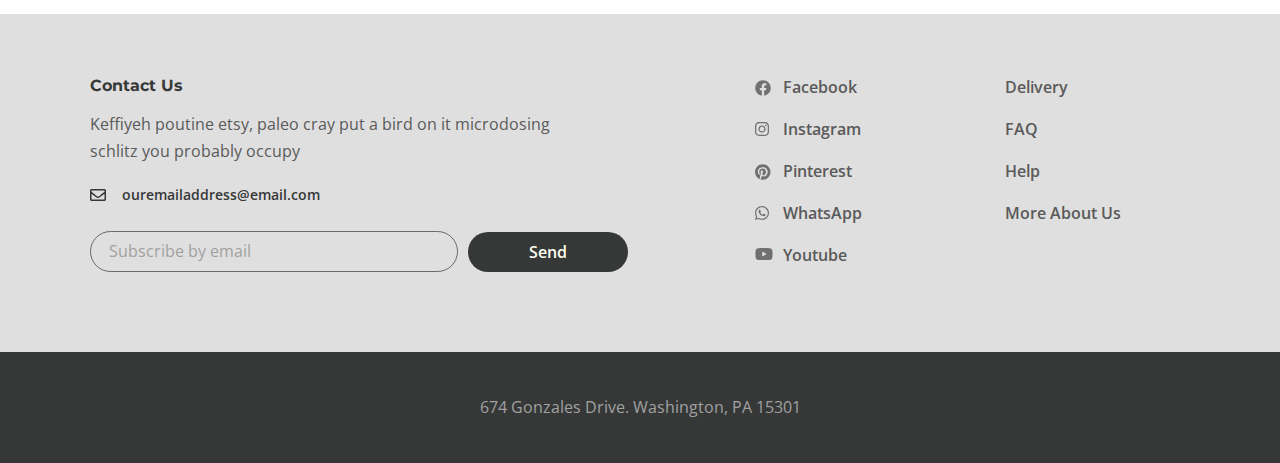
==== commit b58e946d: "add new title in head" ====
--- a/about.html
+++ b/about.html
@@ -4,7 +4,7 @@
 <head>
   <meta charset="UTF-8">
   <meta name="viewport" content="width=device-width, initial-scale=1.0">
-  <title>Desire</title>
+  <title>Desire - About</title>
   <link href="https://fonts.googleapis.com/css?family=Open+Sans:300,regular,600,700display=swap" rel="stylesheet" />
   <link href="https://fonts.googleapis.com/css?family=Montserrat:700display=swap" rel="stylesheet" />
   <link rel="stylesheet" type="text/css" href="slick/slick.css" />
